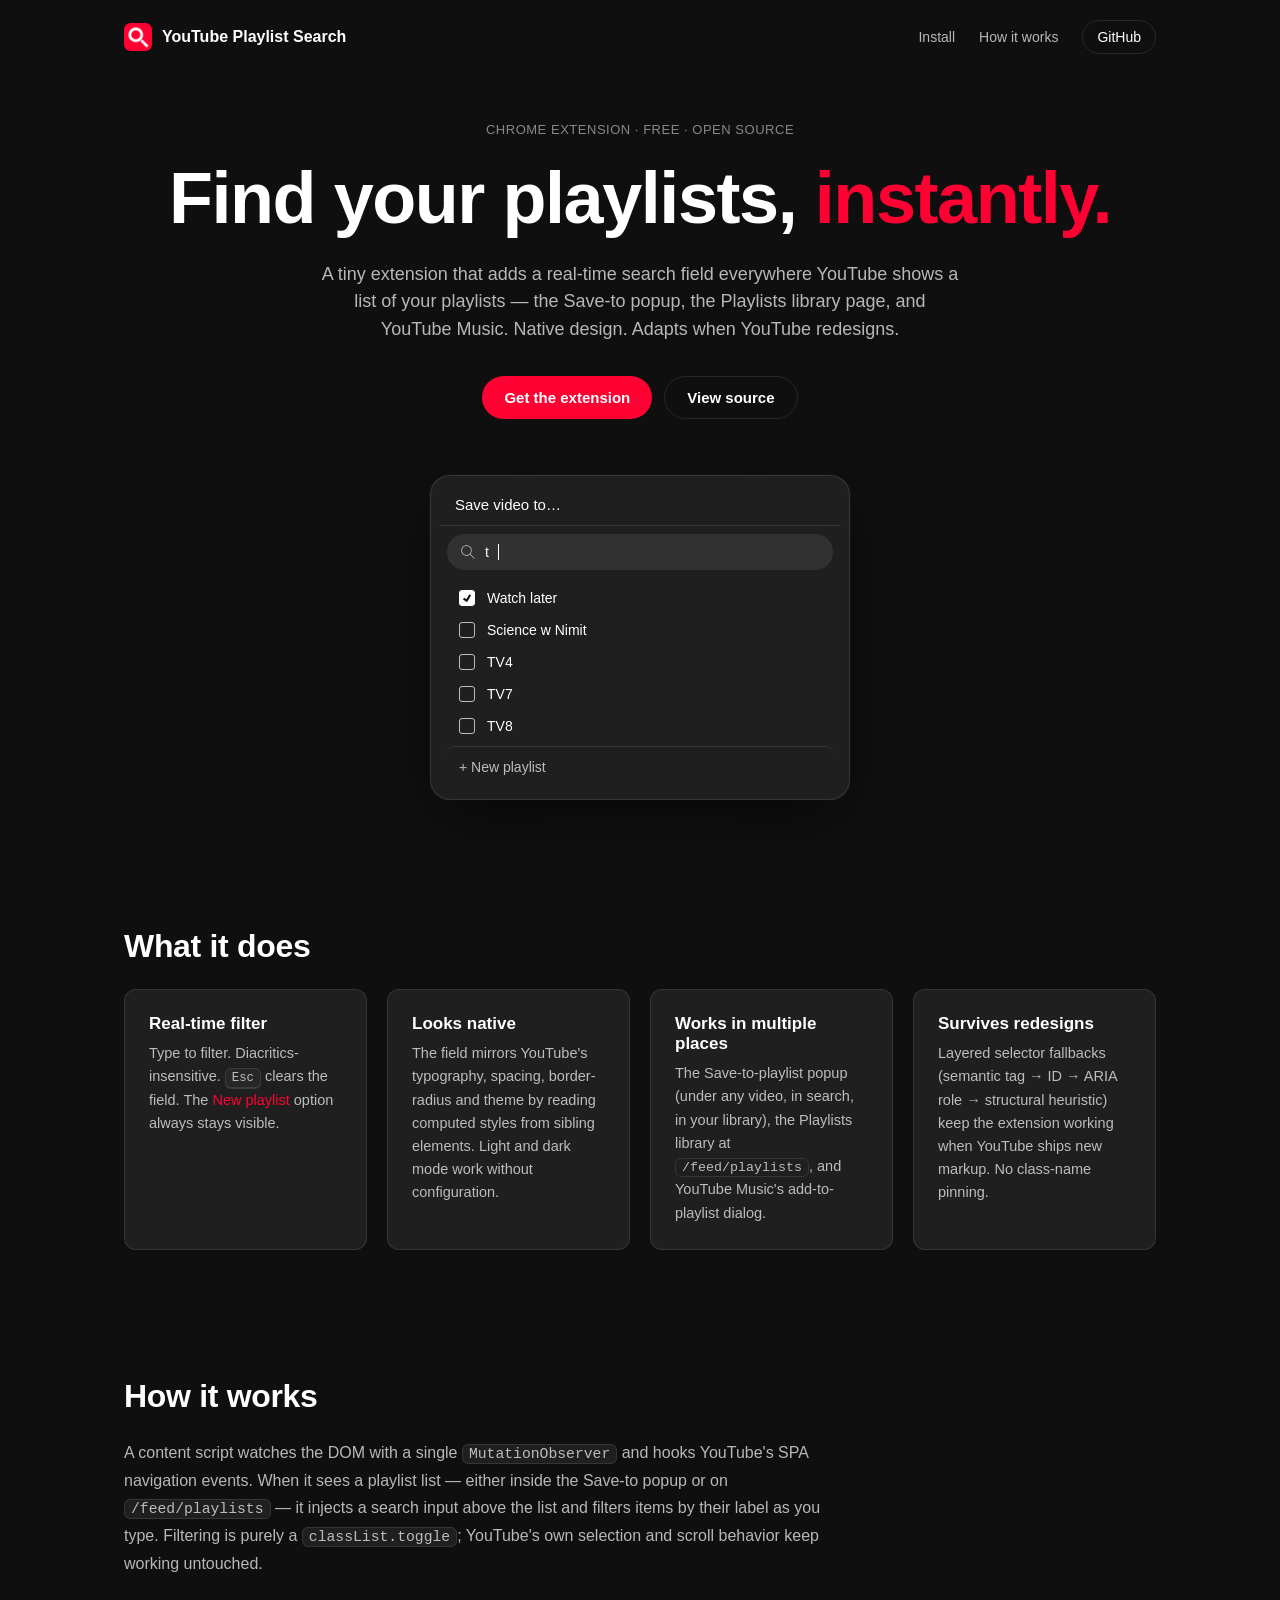
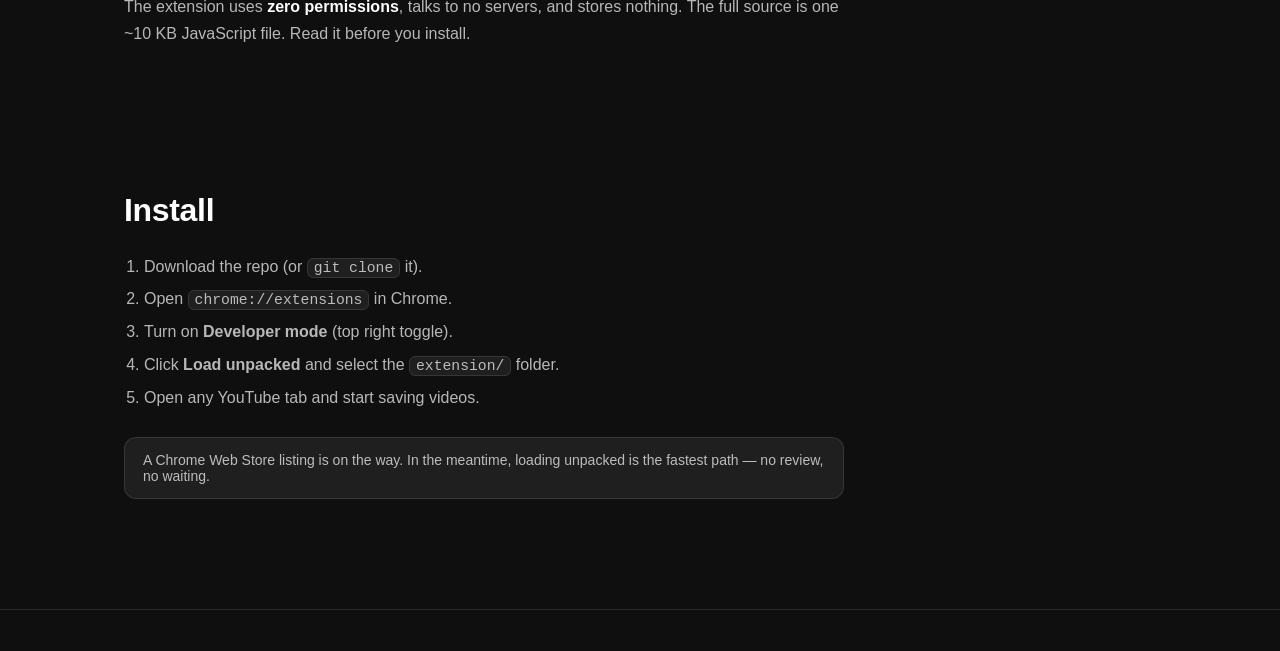
==== web/index.html @ c7b650f3 "Initial commit: extension + landing page extension/  MV3 Chrome extension. Adds a real-time search f" ====
<!doctype html>
<html lang="en">
  <head>
    <meta charset="utf-8" />
    <meta name="viewport" content="width=device-width, initial-scale=1" />
    <title>YouTube Playlist Search · Native search for every place YouTube shows your playlists</title>
    <meta
      name="description"
      content="Chrome extension that adds a real-time search field to YouTube's Save-to-playlist popup and the Playlists library page. Native design. Adapts to UI changes."
    />
    <meta property="og:title" content="YouTube Playlist Search" />
    <meta
      property="og:description"
      content="Find your playlists, instantly. Real-time search in YouTube's Save-to-playlist popup and the Playlists library page."
    />
    <meta property="og:type" content="website" />
    <link rel="icon" href="favicon.svg" type="image/svg+xml" />
    <link rel="alternate icon" href="icon128.png" />
    <link rel="stylesheet" href="styles.css" />
  </head>
  <body>
    <header class="top">
      <a class="brand" href="/">
        <img src="icon128.png" alt="" width="28" height="28" />
        <span>YouTube Playlist Search</span>
      </a>
      <nav>
        <a href="#install">Install</a>
        <a href="#how">How it works</a>
        <a class="github" href="https://github.com/nimitbhargava/youtube-playlist-search" rel="noopener">
          GitHub
        </a>
      </nav>
    </header>

    <main>
      <section class="hero">
        <p class="eyebrow">Chrome extension · Free · Open source</p>
        <h1>Find your playlists, <em>instantly.</em></h1>
        <p class="lede">
          A tiny extension that adds a real-time search field everywhere YouTube
          shows a list of your playlists — the Save-to popup, the Playlists library
          page, and YouTube Music. Native design. Adapts when YouTube redesigns.
        </p>
        <div class="cta">
          <a class="btn primary" href="#install">Get the extension</a>
          <a
            class="btn ghost"
            href="https://github.com/nimitbhargava/youtube-playlist-search"
            rel="noopener"
          >
            View source
          </a>
        </div>

        <div class="demo" aria-label="Demo of the search field filtering a list of playlists">
          <div class="demo-window" role="img" aria-label="YouTube Save to playlist popup with a search field at the top">
            <div class="demo-header">Save video to…</div>
            <div class="demo-search">
              <svg viewBox="0 0 24 24" aria-hidden="true">
                <path d="M20.87 20.17l-5.59-5.59A6.97 6.97 0 0 0 17 10c0-3.87-3.13-7-7-7s-7 3.13-7 7 3.13 7 7 7c1.75 0 3.35-.65 4.58-1.71l5.59 5.59 1.7-1.71zM10 16c-3.31 0-6-2.69-6-6s2.69-6 6-6 6 2.69 6 6-2.69 6-6 6z"></path>
              </svg>
              <span class="demo-query" id="demoQuery"></span><span class="caret" aria-hidden="true"></span>
            </div>
            <ul class="demo-list" id="demoList">
              <li><span class="check"></span>Music I Love</li>
              <li><span class="check"></span>Liked videos</li>
              <li><span class="check checked"></span>Watch later</li>
              <li><span class="check"></span>Science w Nimit</li>
              <li><span class="check"></span>UFO</li>
              <li><span class="check"></span>TV4</li>
              <li><span class="check"></span>TV7</li>
              <li><span class="check"></span>TV8</li>
              <li class="new">+ New playlist</li>
            </ul>
          </div>
        </div>
      </section>

      <section class="features" aria-labelledby="features-title">
        <h2 id="features-title">What it does</h2>
        <div class="grid">
          <article>
            <h3>Real-time filter</h3>
            <p>
              Type to filter. Diacritics-insensitive. <kbd>Esc</kbd> clears the field.
              The <em>New playlist</em> option always stays visible.
            </p>
          </article>
          <article>
            <h3>Looks native</h3>
            <p>
              The field mirrors YouTube's typography, spacing, border-radius and
              theme by reading computed styles from sibling elements. Light and
              dark mode work without configuration.
            </p>
          </article>
          <article>
            <h3>Works in multiple places</h3>
            <p>
              The Save-to-playlist popup (under any video, in search, in your library),
              the Playlists library at <code>/feed/playlists</code>, and YouTube Music's
              add-to-playlist dialog.
            </p>
          </article>
          <article>
            <h3>Survives redesigns</h3>
            <p>
              Layered selector fallbacks (semantic tag → ID → ARIA role → structural
              heuristic) keep the extension working when YouTube ships new markup.
              No class-name pinning.
            </p>
          </article>
        </div>
      </section>

      <section class="how" id="how" aria-labelledby="how-title">
        <h2 id="how-title">How it works</h2>
        <p>
          A content script watches the DOM with a single
          <code>MutationObserver</code> and hooks YouTube's SPA navigation events.
          When it sees a playlist list — either inside the Save-to popup or on
          <code>/feed/playlists</code> — it injects a search input above the list
          and filters items by their label as you type. Filtering is purely a
          <code>classList.toggle</code>; YouTube's own selection and scroll
          behavior keep working untouched.
        </p>
        <p>
          The extension uses <strong>zero permissions</strong>, talks to no
          servers, and stores nothing. The full source is one ~10&nbsp;KB
          JavaScript file. Read it before you install.
        </p>
      </section>

      <section class="install" id="install" aria-labelledby="install-title">
        <h2 id="install-title">Install</h2>
        <ol>
          <li>
            <a href="https://github.com/nimitbhargava/youtube-playlist-search" rel="noopener">
              Download the repo
            </a>
            (or <code>git clone</code> it).
          </li>
          <li>Open <code>chrome://extensions</code> in Chrome.</li>
          <li>Turn on <strong>Developer mode</strong> (top right toggle).</li>
          <li>
            Click <strong>Load unpacked</strong> and select the
            <code>extension/</code> folder.
          </li>
          <li>Open any YouTube tab and start saving videos.</li>
        </ol>
        <p class="aside">
          A Chrome Web Store listing is on the way. In the meantime, loading
          unpacked is the fastest path — no review, no waiting.
        </p>
      </section>
    </main>

    <footer>
      <p>
        Built by
        <a href="https://github.com/nimitbhargava" rel="noopener">@nimitbhargava</a>.
        MIT licensed. Not affiliated with YouTube or Google.
      </p>
    </footer>

    <script>
      // Tiny typing demo for the hero. No external deps.
      (() => {
        const queryEl = document.getElementById('demoQuery');
        const list = document.getElementById('demoList');
        const items = Array.from(list.querySelectorAll('li:not(.new)'));
        const labels = items.map((li) => li.textContent.toLowerCase());
        const phrases = ['tv', 'music', 'science', 'watch', ''];

        function apply(q) {
          queryEl.textContent = q;
          items.forEach((li, i) => {
            li.classList.toggle('hidden', q.length > 0 && !labels[i].includes(q));
          });
        }

        async function loop() {
          while (true) {
            for (const phrase of phrases) {
              for (let i = 0; i <= phrase.length; i++) {
                apply(phrase.slice(0, i));
                await sleep(110);
              }
              await sleep(1100);
              for (let i = phrase.length; i >= 0; i--) {
                apply(phrase.slice(0, i));
                await sleep(45);
              }
              await sleep(350);
            }
          }
        }

        function sleep(ms) {
          return new Promise((r) => setTimeout(r, ms));
        }

        if (!matchMedia('(prefers-reduced-motion: reduce)').matches) loop();
      })();
    </script>
  </body>
</html>
---- web/styles.css ----
:root {
  --bg: #0f0f0f;
  --surface: #1f1f1f;
  --surface-2: #272727;
  --border: rgba(255, 255, 255, 0.1);
  --text: #fff;
  --muted: rgba(255, 255, 255, 0.7);
  --dim: rgba(255, 255, 255, 0.5);
  --accent: #ff0033;
  --accent-fg: #fff;
  --radius: 12px;
  --radius-lg: 20px;
  --max: 1080px;
  font-family: -apple-system, BlinkMacSystemFont, "Segoe UI", Roboto, "Helvetica Neue",
    Arial, sans-serif;
}

* {
  box-sizing: border-box;
}

html,
body {
  margin: 0;
  background: var(--bg);
  color: var(--text);
  -webkit-font-smoothing: antialiased;
  scroll-behavior: smooth;
}

a {
  color: inherit;
  text-decoration: none;
}

code {
  font-family: ui-monospace, SFMono-Regular, "SF Mono", Menlo, Consolas, monospace;
  font-size: 0.92em;
  padding: 1px 6px;
  background: var(--surface);
  border-radius: 6px;
  border: 1px solid var(--border);
}

kbd {
  font-family: ui-monospace, SFMono-Regular, "SF Mono", Menlo, Consolas, monospace;
  font-size: 0.85em;
  padding: 2px 6px;
  background: var(--surface-2);
  border: 1px solid var(--border);
  border-bottom-width: 2px;
  border-radius: 6px;
}

em {
  font-style: normal;
  color: var(--accent);
}

/* --- Top bar -------------------------------------------------------- */
.top {
  display: flex;
  align-items: center;
  justify-content: space-between;
  max-width: var(--max);
  margin: 0 auto;
  padding: 20px 24px;
  gap: 24px;
}

.brand {
  display: inline-flex;
  align-items: center;
  gap: 10px;
  font-weight: 600;
  font-size: 16px;
}

.brand img {
  border-radius: 6px;
}

.top nav {
  display: flex;
  align-items: center;
  gap: 24px;
  font-size: 14px;
  color: var(--muted);
}

.top nav a {
  transition: color 120ms;
}

.top nav a:hover {
  color: var(--text);
}

.top nav .github {
  border: 1px solid var(--border);
  padding: 8px 14px;
  border-radius: 999px;
  color: var(--text);
}

.top nav .github:hover {
  background: var(--surface);
}

/* --- Hero ----------------------------------------------------------- */
.hero {
  max-width: var(--max);
  margin: 0 auto;
  padding: 48px 24px 64px;
  display: grid;
  gap: 24px;
  text-align: center;
}

.eyebrow {
  margin: 0;
  font-size: 13px;
  letter-spacing: 0.04em;
  text-transform: uppercase;
  color: var(--dim);
}

.hero h1 {
  margin: 0;
  font-size: clamp(40px, 6vw, 72px);
  line-height: 1.05;
  letter-spacing: -0.02em;
  font-weight: 700;
}

.lede {
  margin: 0 auto;
  max-width: 640px;
  font-size: 18px;
  line-height: 1.55;
  color: var(--muted);
}

.cta {
  display: flex;
  justify-content: center;
  gap: 12px;
  flex-wrap: wrap;
  margin-top: 8px;
}

.btn {
  display: inline-flex;
  align-items: center;
  justify-content: center;
  padding: 12px 22px;
  border-radius: 999px;
  font-weight: 600;
  font-size: 15px;
  transition: transform 120ms, background 120ms, border-color 120ms;
}

.btn:active {
  transform: translateY(1px);
}

.btn.primary {
  background: var(--accent);
  color: var(--accent-fg);
}

.btn.primary:hover {
  background: #e60029;
}

.btn.ghost {
  border: 1px solid var(--border);
  color: var(--text);
}

.btn.ghost:hover {
  background: var(--surface);
}

/* --- Demo ----------------------------------------------------------- */
.demo {
  margin-top: 32px;
  display: flex;
  justify-content: center;
}

.demo-window {
  width: min(420px, 100%);
  background: var(--surface);
  border: 1px solid var(--border);
  border-radius: var(--radius-lg);
  padding: 16px 8px;
  box-shadow: 0 20px 60px -20px rgba(0, 0, 0, 0.8),
    0 0 0 1px rgba(255, 255, 255, 0.02);
  text-align: left;
}

.demo-header {
  padding: 4px 16px 12px;
  font-size: 15px;
  font-weight: 500;
  color: var(--text);
  border-bottom: 1px solid var(--border);
  margin-bottom: 8px;
}

.demo-search {
  display: flex;
  align-items: center;
  gap: 8px;
  margin: 8px 8px 12px;
  padding: 8px 12px;
  border-radius: 18px;
  background: rgba(255, 255, 255, 0.08);
  min-height: 36px;
}

.demo-search svg {
  width: 18px;
  height: 18px;
  fill: var(--muted);
  flex-shrink: 0;
}

.demo-query {
  font-size: 14px;
  color: var(--text);
  white-space: pre;
}

.caret {
  display: inline-block;
  width: 1.5px;
  height: 16px;
  background: var(--text);
  animation: blink 1s steps(1) infinite;
  margin-left: 1px;
  vertical-align: middle;
}

@keyframes blink {
  50% { opacity: 0; }
}

.demo-list {
  list-style: none;
  margin: 0;
  padding: 0 8px;
  max-height: 240px;
  overflow: hidden;
}

.demo-list li {
  display: flex;
  align-items: center;
  gap: 12px;
  padding: 8px 12px;
  font-size: 14px;
  border-radius: 8px;
  transition: opacity 140ms, transform 140ms, max-height 140ms, padding 140ms,
    margin 140ms;
  overflow: hidden;
  max-height: 40px;
}

.demo-list li.hidden {
  opacity: 0;
  max-height: 0;
  padding-top: 0;
  padding-bottom: 0;
  margin: 0;
}

.demo-list .check {
  width: 16px;
  height: 16px;
  border: 1.5px solid var(--muted);
  border-radius: 3px;
  flex-shrink: 0;
}

.demo-list .check.checked {
  background: var(--text);
  border-color: var(--text);
  position: relative;
}

.demo-list .check.checked::after {
  content: "";
  position: absolute;
  inset: 3px;
  background: var(--bg);
  clip-path: polygon(14% 44%, 0 65%, 50% 100%, 100% 16%, 80% 0, 43% 62%);
}

.demo-list .new {
  border-top: 1px solid var(--border);
  margin-top: 4px;
  padding-top: 12px;
  color: var(--muted);
}

/* --- Sections ------------------------------------------------------- */
section.features,
section.how,
section.install {
  max-width: var(--max);
  margin: 0 auto;
  padding: 64px 24px;
}

section h2 {
  font-size: 32px;
  letter-spacing: -0.01em;
  margin: 0 0 24px;
}

.grid {
  display: grid;
  grid-template-columns: repeat(auto-fit, minmax(240px, 1fr));
  gap: 20px;
}

.grid article {
  padding: 24px;
  background: var(--surface);
  border: 1px solid var(--border);
  border-radius: var(--radius);
}

.grid h3 {
  margin: 0 0 8px;
  font-size: 17px;
  font-weight: 600;
}

.grid p {
  margin: 0;
  font-size: 14.5px;
  line-height: 1.6;
  color: var(--muted);
}

.how p {
  font-size: 16px;
  line-height: 1.7;
  color: var(--muted);
  max-width: 720px;
  margin: 0 0 16px;
}

.how strong {
  color: var(--text);
}

.install ol {
  font-size: 16px;
  line-height: 1.8;
  color: var(--muted);
  max-width: 720px;
  padding-left: 20px;
}

.install li {
  margin: 4px 0;
}

.install .aside {
  margin-top: 24px;
  padding: 14px 18px;
  border-radius: var(--radius);
  background: var(--surface);
  border: 1px solid var(--border);
  font-size: 14px;
  color: var(--muted);
  max-width: 720px;
}

/* --- Footer --------------------------------------------------------- */
footer {
  border-top: 1px solid var(--border);
  margin-top: 32px;
  padding: 32px 24px;
  text-align: center;
  font-size: 14px;
  color: var(--dim);
}

footer a {
  color: var(--muted);
  text-decoration: underline;
  text-decoration-color: var(--border);
  text-underline-offset: 3px;
}

footer a:hover {
  color: var(--text);
}

/* --- Responsive ----------------------------------------------------- */
@media (max-width: 600px) {
  .top {
    padding: 16px;
  }
  .top nav {
    gap: 16px;
  }
  .top nav a:not(.github) {
    display: none;
  }
  section.features,
  section.how,
  section.install {
    padding: 48px 20px;
  }
}
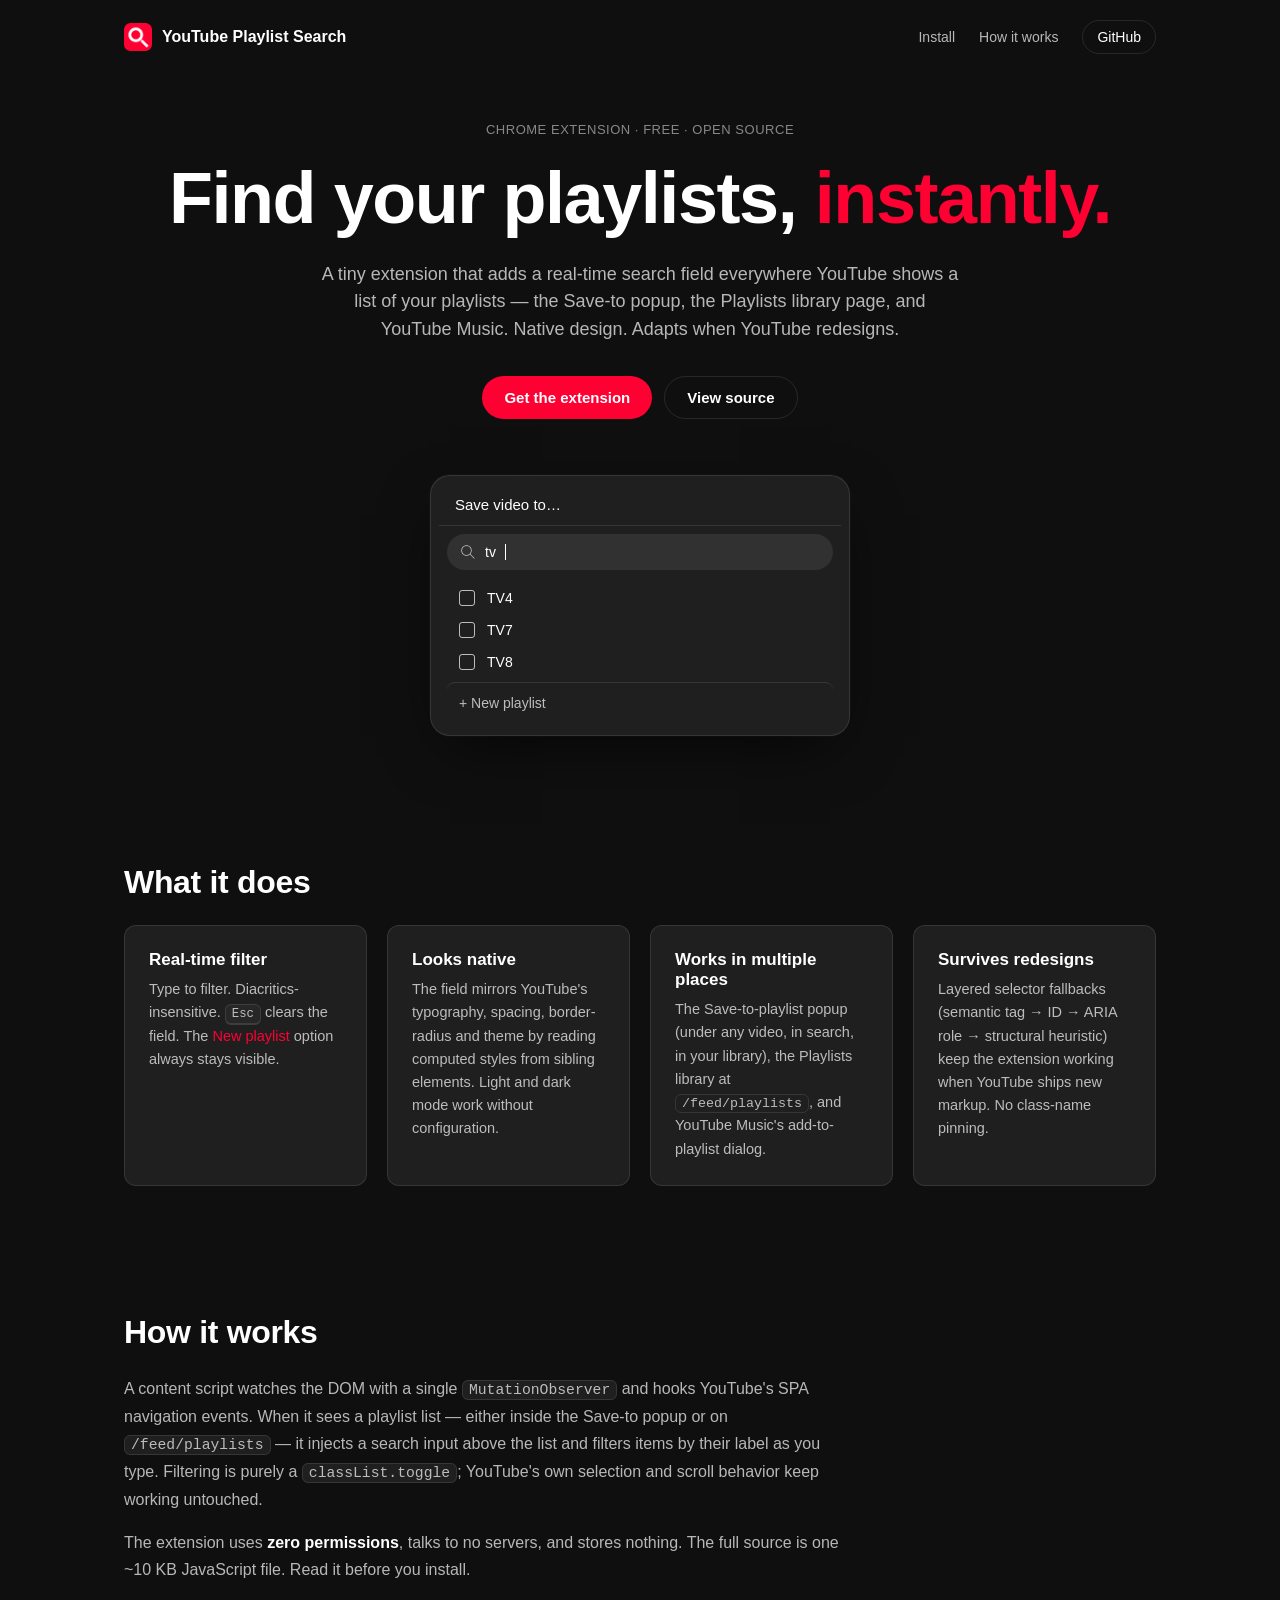
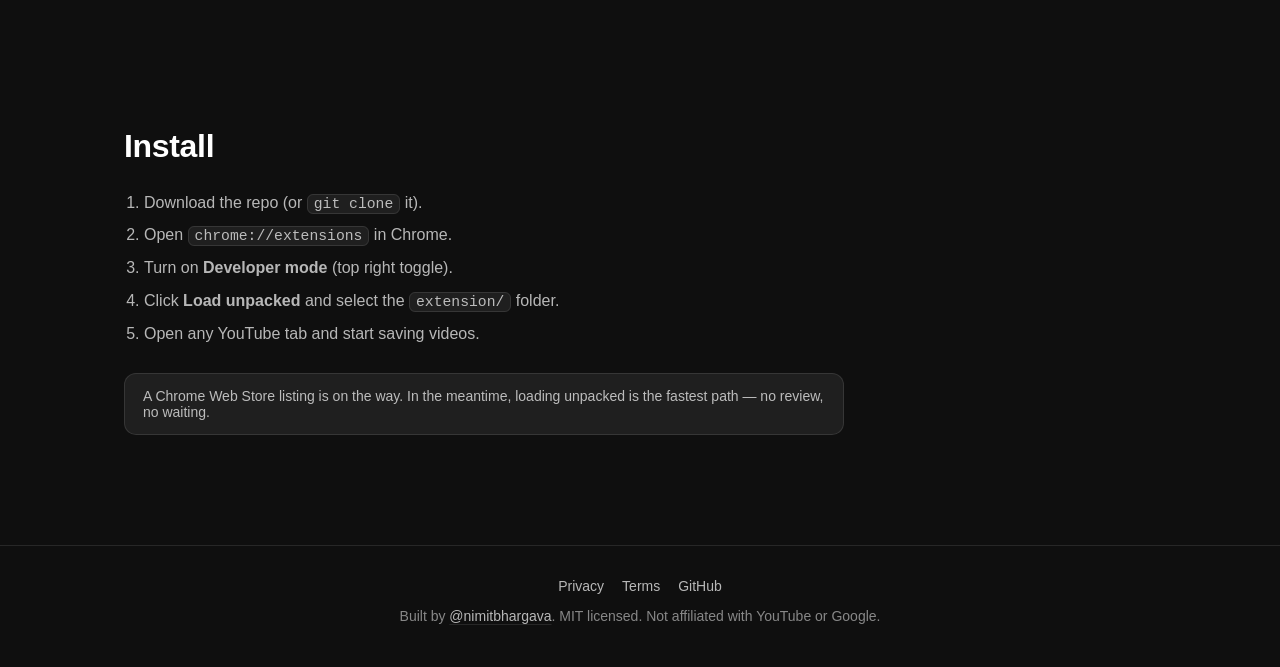
==== commit e7b6fe28: "Add privacy and terms pages for store submission New /web/privacy.html and /web/terms.html share the" ====
--- a/web/index.html
+++ b/web/index.html
@@ -157,6 +157,11 @@
     </main>
 
     <footer>
+      <div class="links">
+        <a href="/privacy.html">Privacy</a>
+        <a href="/terms.html">Terms</a>
+        <a href="https://github.com/nimitbhargava/youtube-playlist-search" rel="noopener">GitHub</a>
+      </div>
       <p>
         Built by
         <a href="https://github.com/nimitbhargava" rel="noopener">@nimitbhargava</a>.
--- a/web/styles.css
+++ b/web/styles.css
@@ -381,6 +381,80 @@
   max-width: 720px;
 }
 
+/* --- Legal pages (privacy, terms) ----------------------------------- */
+.legal {
+  max-width: 720px;
+  margin: 0 auto;
+  padding: 48px 24px 64px;
+  color: var(--muted);
+  font-size: 16px;
+  line-height: 1.75;
+}
+
+.legal h1 {
+  font-size: clamp(32px, 4.5vw, 44px);
+  line-height: 1.1;
+  letter-spacing: -0.02em;
+  margin: 0 0 4px;
+  color: var(--text);
+}
+
+.legal .meta {
+  margin: 0 0 32px;
+  color: var(--dim);
+  font-size: 14px;
+}
+
+.legal h2 {
+  font-size: 20px;
+  margin: 40px 0 8px;
+  color: var(--text);
+  letter-spacing: -0.005em;
+}
+
+.legal p,
+.legal ul,
+.legal ol {
+  margin: 0 0 16px;
+}
+
+.legal ul,
+.legal ol {
+  padding-left: 22px;
+}
+
+.legal li {
+  margin: 6px 0;
+}
+
+.legal a {
+  color: var(--text);
+  text-decoration: underline;
+  text-decoration-color: var(--border);
+  text-underline-offset: 3px;
+}
+
+.legal a:hover {
+  text-decoration-color: var(--muted);
+}
+
+.legal .disclosure {
+  border-left: 3px solid var(--accent);
+  background: var(--surface);
+  border-radius: 0 var(--radius) var(--radius) 0;
+  padding: 16px 20px;
+  margin: 28px 0;
+}
+
+.legal .disclosure p {
+  margin: 0;
+  color: var(--text);
+}
+
+.legal strong {
+  color: var(--text);
+}
+
 /* --- Footer --------------------------------------------------------- */
 footer {
   border-top: 1px solid var(--border);
@@ -389,6 +463,23 @@
   text-align: center;
   font-size: 14px;
   color: var(--dim);
+}
+
+footer .links {
+  display: flex;
+  justify-content: center;
+  gap: 18px;
+  margin-bottom: 12px;
+  flex-wrap: wrap;
+}
+
+footer .links a {
+  color: var(--muted);
+  text-decoration: none;
+}
+
+footer .links a:hover {
+  color: var(--text);
 }
 
 footer a {
